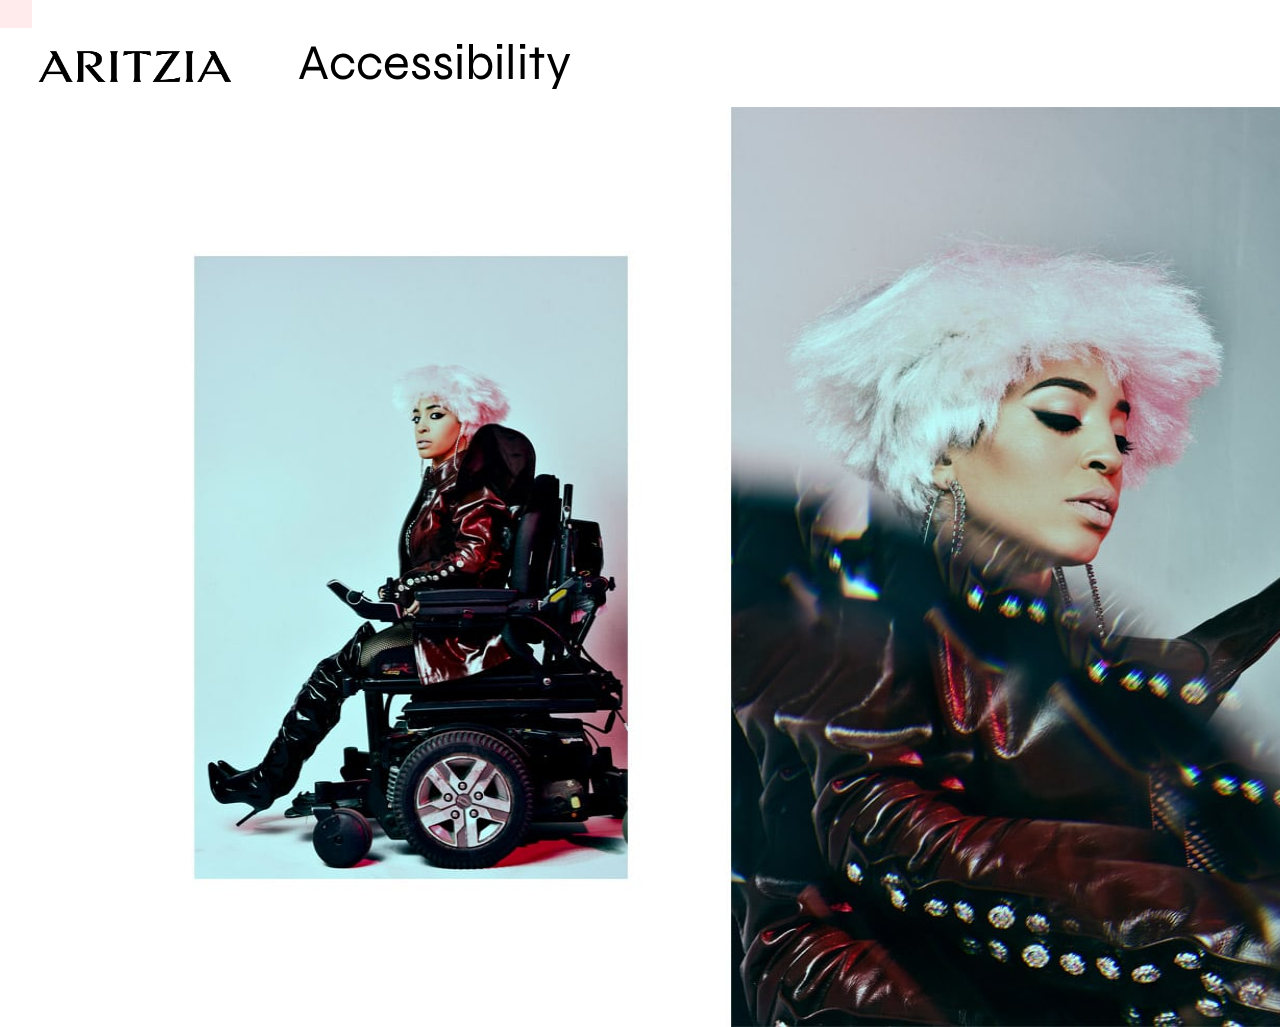
==== index.html @ 73967230 "Initial commit" ====
<!DOCTYPE html>
<html>

<head>
  <meta charset="utf-8">
  <meta name="viewport" content="width=device-width">
  <title>Aritzia Accessibility</title>
  <link rel="icon" type="image/x-icon" href="/images /aritzia icon.jpeg">
  <link href='https://fonts.googleapis.com/css?family=Syne' rel='stylesheet'>
  <link href="style.css" rel="stylesheet" type="text/css" />
</head>

<body>
  <script src="script.js"></script>

 <!--
  This script places a badge on your repl's full-browser view back to your repl's cover
  page. Try various colors for the theme: dark, light, red, orange, yellow, lime, green,
  teal, blue, blurple, magenta, pink!
  -->
  <script src="https://replit.com/public/js/replit-badge.js" theme="white" defer></script> 
<div class="navbar">
  <ul>
    <li style="float:left"><a href="aritzia.html">
<img class="logo" src="/images /aritzia-logo-adjusted.jpg" alt="logo" width="150" height="39
  ">
</a>
      <h3 class="acc">Accessibility</h3>
</div></li>
    <li><a class= "nav" href="clothing.html">Clothing</a></li>
    <li><a class= "nav" href="about.html">About</a></li>
    <li><a class= "nav" href="contact.html">Contact</a></li>
  </ul>
</div>

<div class="container">
  <img src="images /IRVIN_RIVERA_JILLIAN_MERCADO_2.jpg" alt="Header" class="header" style="width:100%">
  <div class="middle">
    <div class="text">placeholder</div>
  </div>
</div>
  
</body>

</html>
---- style.css ----
html, body {
  height: 100%;
  width: 100%;
}

 * {
   font-family: Syne;
   margin: 0;
   padding: 0;
    }

    body {
        background: #ffffff;
    }

.logo {
  position: absolute;
width: 222px;
height: 51px;
left: 24px;
top: 41px;

}

.acc {
  position: absolute;
width: 541px;
height: 66px;
left: 164px;
top: 33px;

font-family: 'Syne';
font-style: normal;
font-weight: 400;
font-size: 50px;
line-height: 60px;
text-align: center;

color: #000000;
}

.navbar{
  
  background-color: #ffffff;
  text-align: center;
  height: 100px;
  width: 100%;
  position: fixed;
  z-index: 1;
  top: 0;
  left: 0;

}

ul {
  list-style-type: none;
  margin: 0;
  padding: 0;
  overflow: hidden;
  background-color: #ffffff;
}

li {
  float: right;
   border-right: 1px solid white;
}

li a {
  display: block;
  text-align: center;
  padding: 14px 16px;
  text-decoration: none;
  color: black
}

li a:hover {
  background-color: #ffebec;
}

.container {
  position: relative;
  width: 100%;
}

.image {
  opacity: 1;
  display: block;
  width: 100%;
  height: auto;
  transition: .5s ease;
  backface-visibility: hidden;
}

.middle {
  transition: .5s ease;
  opacity: 0;
  position: absolute;
  top: 50%;
  left: 50%;
  transform: translate(-50%, -50%);
  -ms-transform: translate(-50%, -50%);
  text-align: center;
}

.container:hover .image {
  opacity: 0.3;
}

.container:hover .middle {
  opacity: 1;
}

.text {
  background-color: black;
  color: black;
  font-size: 16px;
  padding: 16px 32px;
}

.nav{
  top: 33 px;
}

.header{
    position: absolute;
width: 1228px;
height: 920px;
left: 91px;
top: 107px;
}
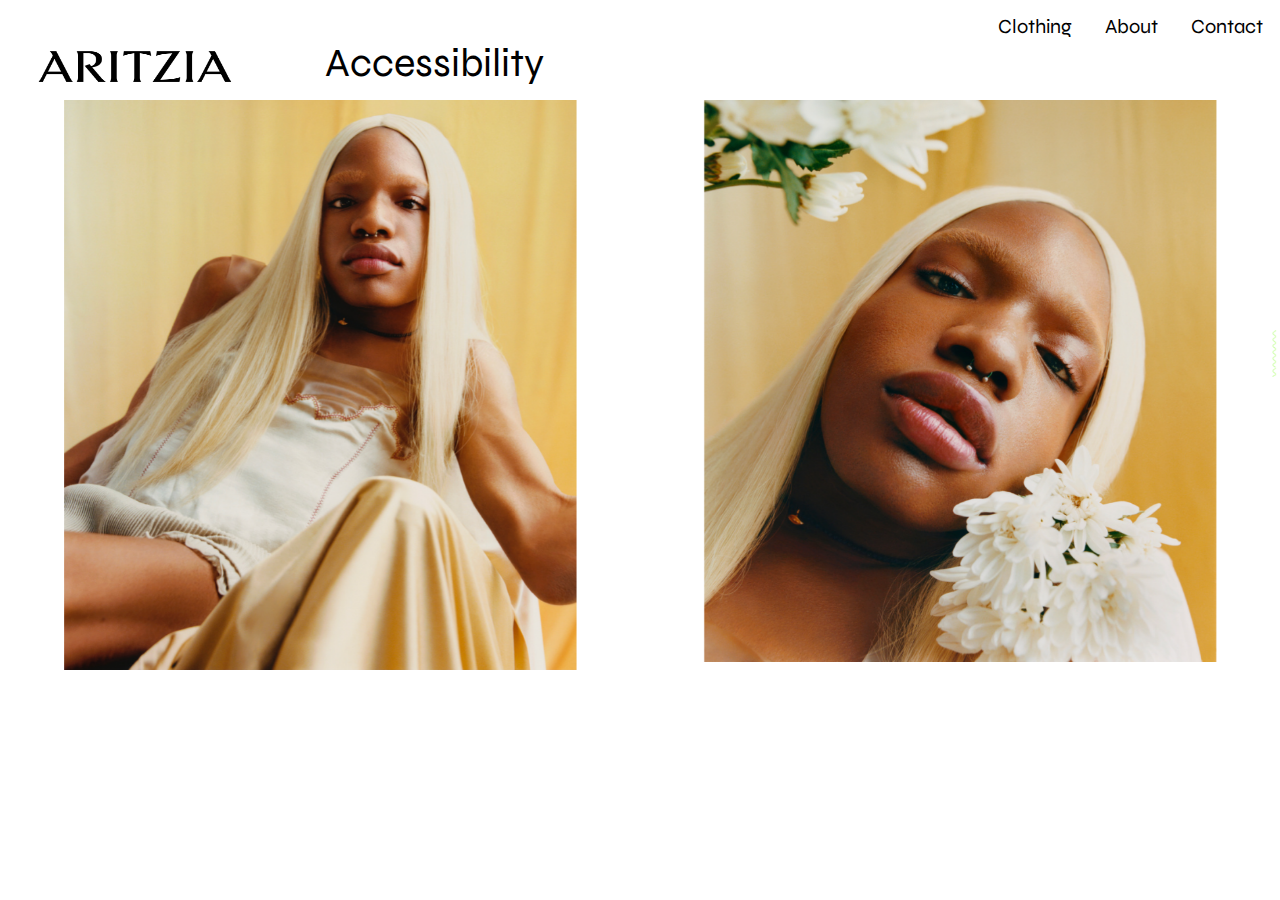
==== commit 29c66f77: "stuff" ====
--- a/index.html
+++ b/index.html
@@ -11,32 +11,22 @@
 </head>
 
 <body>
-  <script src="script.js"></script>
-
- <!--
-  This script places a badge on your repl's full-browser view back to your repl's cover
-  page. Try various colors for the theme: dark, light, red, orange, yellow, lime, green,
-  teal, blue, blurple, magenta, pink!
-  -->
+<script src="script.js"></script>
   <script src="https://replit.com/public/js/replit-badge.js" theme="white" defer></script> 
 <div class="navbar">
   <ul>
-    <li style="float:left"><a href="aritzia.html">
-<img class="logo" src="/images /aritzia-logo-adjusted.jpg" alt="logo" width="150" height="39
-  ">
-</a>
-      <h3 class="acc">Accessibility</h3>
-</div></li>
+    <li style="float:left"><a href="index.html">
+   <img class="logo" src="/images /aritzia-logo-adjusted.jpg"   alt="logo"></a><h5 class="acc">Accessibility</h5></li>
+    <li><a class= "nav" href="contact.html">Contact</a>        </li>
+    <li><a class= "nav" href="about.html">About</a></li>
     <li><a class= "nav" href="clothing.html">Clothing</a></li>
-    <li><a class= "nav" href="about.html">About</a></li>
-    <li><a class= "nav" href="contact.html">Contact</a></li>
   </ul>
 </div>
 
 <div class="container">
-  <img src="images /IRVIN_RIVERA_JILLIAN_MERCADO_2.jpg" alt="Header" class="header" style="width:100%">
+  <img src="images /header2.png" alt="header" class="image" style="width:100%">
   <div class="middle">
-    <div class="text">placeholder</div>
+    <div class="text">Try our accessibility feature:<br><a href="clothing.html"><img src="images /wheelchair.png" alt="icon" height=30 width=30></a></div>
   </div>
 </div>
   
--- a/style.css
+++ b/style.css
@@ -32,7 +32,7 @@
 font-family: 'Syne';
 font-style: normal;
 font-weight: 400;
-font-size: 50px;
+font-size: 40px;
 line-height: 60px;
 text-align: center;
 
@@ -74,7 +74,11 @@
 }
 
 li a:hover {
-  background-color: #ffebec;
+  text-decoration: underline;;
+}
+
+.nav {
+  font-size: 20px;
 }
 
 .container {
@@ -89,6 +93,7 @@
   height: auto;
   transition: .5s ease;
   backface-visibility: hidden;
+
 }
 
 .middle {
@@ -112,19 +117,7 @@
 
 .text {
   background-color: black;
-  color: black;
+  color: white;
   font-size: 16px;
   padding: 16px 32px;
-}
-
-.nav{
-  top: 33 px;
-}
-
-.header{
-    position: absolute;
-width: 1228px;
-height: 920px;
-left: 91px;
-top: 107px;
 }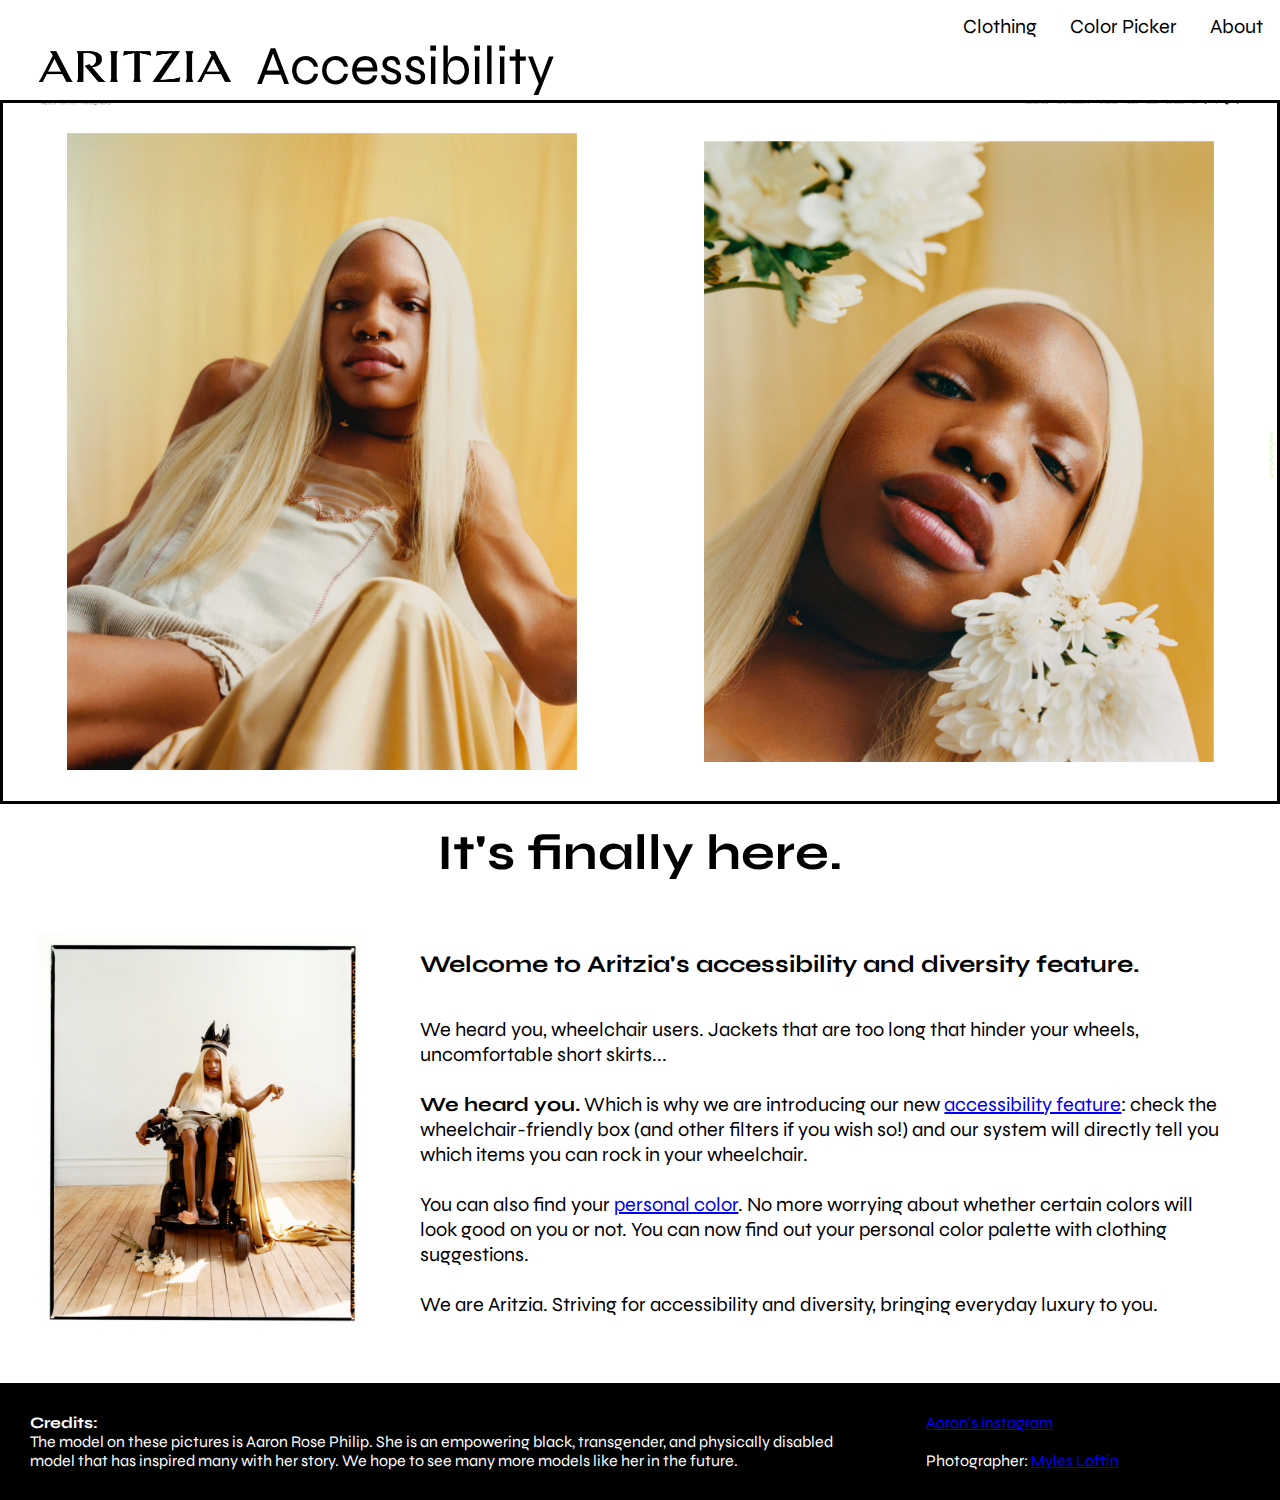
==== commit 1b868af1: "changes" ====
--- a/index.html
+++ b/index.html
@@ -14,19 +14,43 @@
 <script src="script.js"></script>
   <script src="https://replit.com/public/js/replit-badge.js" theme="white" defer></script> 
 <div class="navbar">
-  <ul>
-    <li style="float:left"><a href="index.html">
+  <ul class="links">
+    <li style="float:left" class="link"><a href="index.html">
    <img class="logo" src="/images /aritzia-logo-adjusted.jpg"   alt="logo"></a><h5 class="acc">Accessibility</h5></li>
-    <li><a class= "nav" href="contact.html">Contact</a>        </li>
-    <li><a class= "nav" href="about.html">About</a></li>
-    <li><a class= "nav" href="clothing.html">Clothing</a></li>
+    <li class="link"><a class= "nav" href="about.html">About</a></li>
+    <li class="link"><a class= "nav" href="color.html">Color Picker</a></li>
+    <li class="link"><a class= "nav" href="clothing.html">Clothing</a></li>
   </ul>
 </div>
 
 <div class="container">
   <img src="images /header2.png" alt="header" class="image" style="width:100%">
   <div class="middle">
-    <div class="text">Try our accessibility feature:<br><a href="clothing.html"><img src="images /wheelchair.png" alt="icon" height=30 width=30></a></div>
+    <div class="text">Try our accessibility feature:<br><a href="clothing.html"><img class="wheelchair" src="images /wheelchair.png" alt="icon" height=45 width=45></a></div>
+  </div>
+</div>
+<h1 class="here-header">It's finally here.</h1>
+<div class="row">
+  <div class="column left">
+    <img class="aaron" src="images /aaron.png" alt="modelaaron" height=400px>
+  </div>
+  <div class="column right">
+    <br>
+    <h2>Welcome to Aritzia's accessibility and diversity feature.</h2>
+    <br>&nbsp;<br>
+    <p class="intro">We heard you, wheelchair users. Jackets that are too long that hinder your wheels, uncomfortable short skirts... <br>&nbsp;<br> <b>We heard you.</b> Which is why we are introducing our new <a href="clothing.html">accessibility feature</a>: check the wheelchair-friendly box (and other filters if you wish so!) and our system will directly tell you which items you can rock in your wheelchair.<br>&nbsp;<br> You can also find your <a href="color.html">personal color</a>. No more worrying about whether certain colors will look good on you or not. You can now find out your personal color palette with clothing suggestions.<br>&nbsp;<br>We are Aritzia. Striving for accessibility and diversity, bringing everyday luxury to you.</p>
+
+  </div>
+</div>
+
+<br>&nbsp;<br>
+
+<div class="row">
+  <div class="column left2" style="background-color:black;">
+    <p class="bottom-text"><b>Credits:</b> <br> The model on these pictures is Aaron Rose Philip. She is an empowering black, transgender, and physically disabled model that has inspired many with her story. We hope to see many more models like her in the future.</p>
+  </div>
+  <div class="column right2" style="background-color:black;">
+    <p class="bottom-text"><a href="https://www.instagram.com/aaron___philip/">Aaron's instagram</a><br>&nbsp;<br>Photographer: <a href="https://www.mylesloftinphotography.com/">Myles Loftin</a></p>
   </div>
 </div>
   
--- a/style.css
+++ b/style.css
@@ -7,6 +7,7 @@
    font-family: Syne;
    margin: 0;
    padding: 0;
+   box-sizing: border-box;
     }
 
     body {
@@ -23,17 +24,19 @@
 }
 
 .acc {
-  position: absolute;
+position: absolute;
 width: 541px;
 height: 66px;
-left: 164px;
+left: 135px;
 top: 33px;
 
 font-family: 'Syne';
 font-style: normal;
 font-weight: 400;
-font-size: 40px;
-line-height: 60px;
+font-size: 55px;
+line-height: 66px;
+/* identical to box height */
+
 text-align: center;
 
 color: #000000;
@@ -45,14 +48,14 @@
   text-align: center;
   height: 100px;
   width: 100%;
-  position: fixed;
+  position: static;
   z-index: 1;
   top: 0;
   left: 0;
 
 }
 
-ul {
+.links {
   list-style-type: none;
   margin: 0;
   padding: 0;
@@ -60,12 +63,12 @@
   background-color: #ffffff;
 }
 
-li {
+.link {
   float: right;
    border-right: 1px solid white;
 }
 
-li a {
+.link a {
   display: block;
   text-align: center;
   padding: 14px 16px;
@@ -73,7 +76,7 @@
   color: black
 }
 
-li a:hover {
+.link a:hover {
   text-decoration: underline;;
 }
 
@@ -84,6 +87,7 @@
 .container {
   position: relative;
   width: 100%;
+  margin-bottom: 0.5cm;
 }
 
 .image {
@@ -93,6 +97,8 @@
   height: auto;
   transition: .5s ease;
   backface-visibility: hidden;
+  border-style: solid;
+  border-color: 50px black;
 
 }
 
@@ -118,6 +124,63 @@
 .text {
   background-color: black;
   color: white;
-  font-size: 16px;
+  font-size: 23px;
   padding: 16px 32px;
+  width: 352px;
+height: 120px;
+  border-radius: 10px;
+  line-height: 50px;
+}
+
+.wheelchair:hover{
+  opacity: 0.3;
+}
+
+.here-header{
+  font-size: 50px;
+  text-align: center;
+  margin-bottom: 1cm;
+}
+.column {
+  float: left;
+  padding: 10px;
+}
+
+.left {
+  width: 30%;
+  margin-left: 0.7cm;
+}
+
+.right {
+  width: 65%;
+}
+
+.row:after {
+  content: "";
+  display: table;
+  clear: both;
+}
+
+.intro{
+  font-size:20px;
+}
+
+.left2 {
+  width: 70%;
+}
+
+.right2 {
+  width: 30%;
+}
+
+.bottom-text{
+  padding: 20px;
+  color: white;
+}
+
+.about-text{
+  text-align: center;
+  font-size: 20 px;
+  padding: 30 px;
+  margin: 1cm;
 }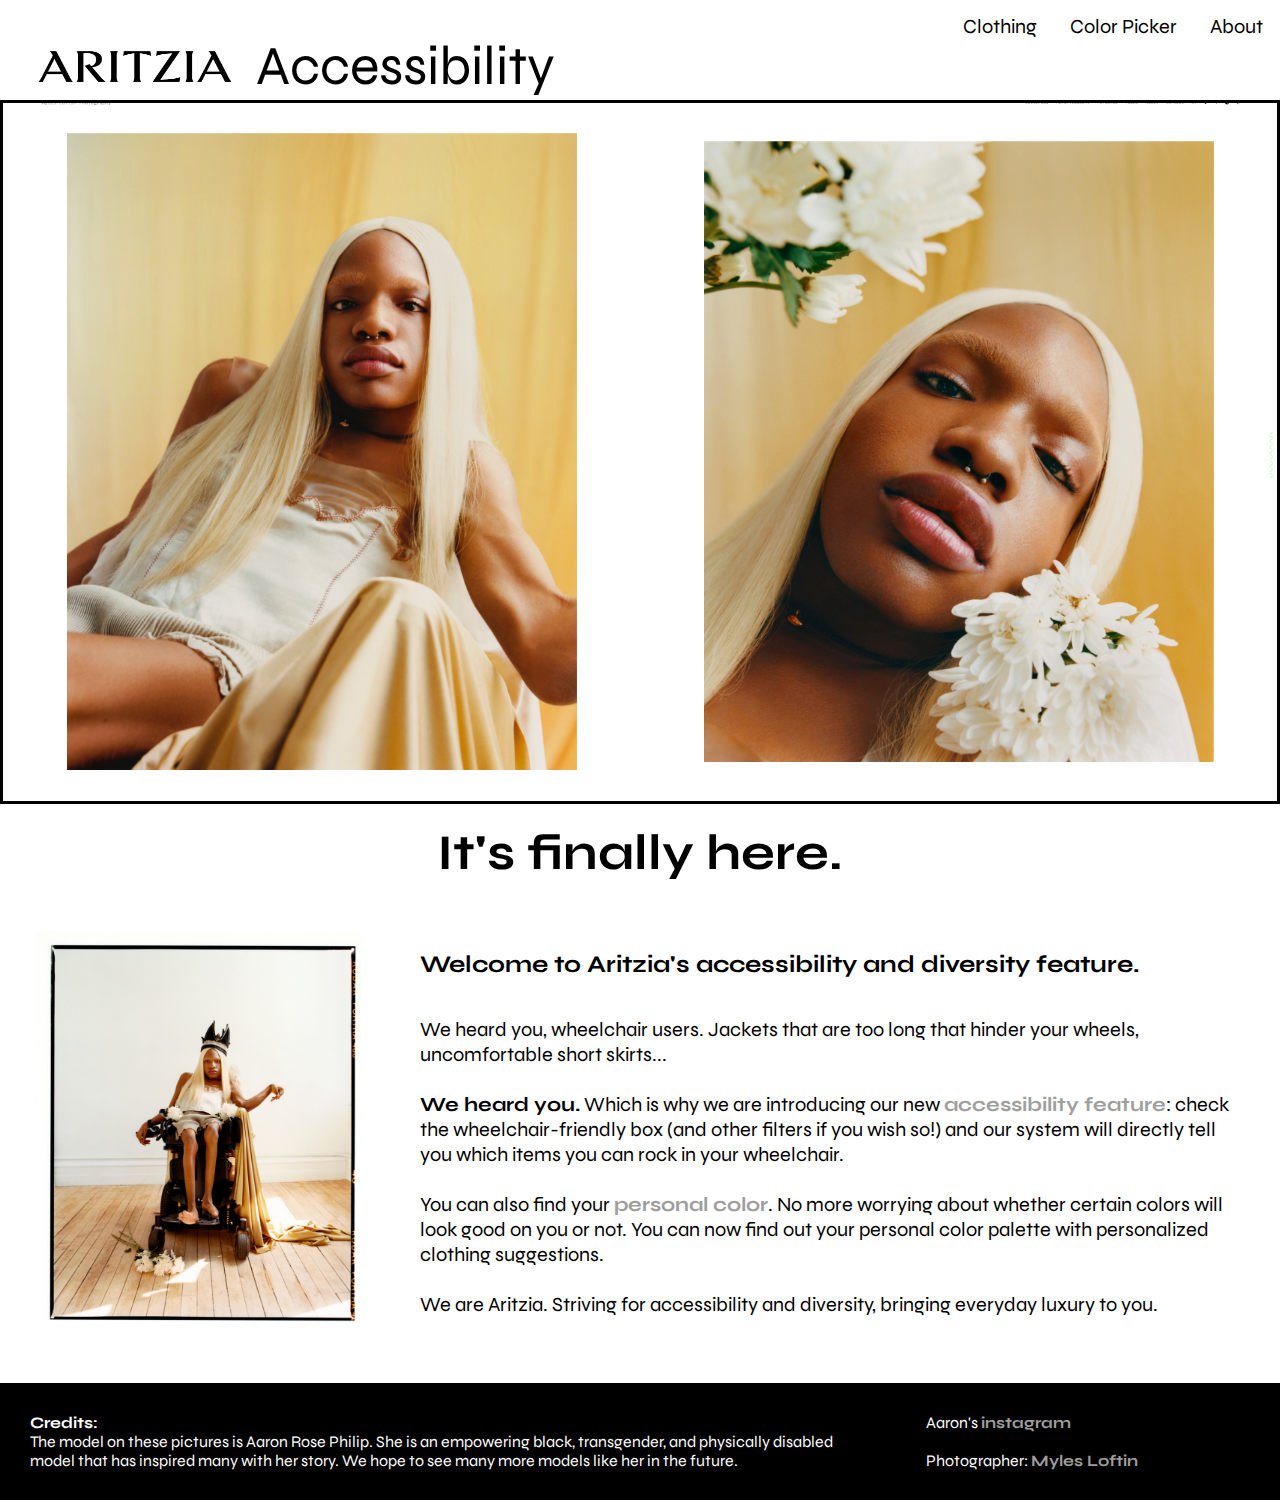
==== commit 97ae860a: "save" ====
--- a/index.html
+++ b/index.html
@@ -38,7 +38,7 @@
     <br>
     <h2>Welcome to Aritzia's accessibility and diversity feature.</h2>
     <br>&nbsp;<br>
-    <p class="intro">We heard you, wheelchair users. Jackets that are too long that hinder your wheels, uncomfortable short skirts... <br>&nbsp;<br> <b>We heard you.</b> Which is why we are introducing our new <a href="clothing.html">accessibility feature</a>: check the wheelchair-friendly box (and other filters if you wish so!) and our system will directly tell you which items you can rock in your wheelchair.<br>&nbsp;<br> You can also find your <a href="color.html">personal color</a>. No more worrying about whether certain colors will look good on you or not. You can now find out your personal color palette with clothing suggestions.<br>&nbsp;<br>We are Aritzia. Striving for accessibility and diversity, bringing everyday luxury to you.</p>
+    <p class="intro">We heard you, wheelchair users. Jackets that are too long that hinder your wheels, uncomfortable short skirts... <br>&nbsp;<br> <b>We heard you.</b> Which is why we are introducing our new <a class="cute-link" style="font-weight:bold" href="clothing.html">accessibility feature</a>: check the wheelchair-friendly box (and other filters if you wish so!) and our system will directly tell you which items you can rock in your wheelchair.<br>&nbsp;<br> You can also find your <a class="cute-link" style="font-weight:bold" href="color.html">personal color</a>. No more worrying about whether certain colors will look good on you or not. You can now find out your personal color palette with personalized clothing suggestions.<br>&nbsp;<br>We are Aritzia. Striving for accessibility and diversity, bringing everyday luxury to you.</p>
 
   </div>
 </div>
@@ -50,7 +50,7 @@
     <p class="bottom-text"><b>Credits:</b> <br> The model on these pictures is Aaron Rose Philip. She is an empowering black, transgender, and physically disabled model that has inspired many with her story. We hope to see many more models like her in the future.</p>
   </div>
   <div class="column right2" style="background-color:black;">
-    <p class="bottom-text"><a href="https://www.instagram.com/aaron___philip/">Aaron's instagram</a><br>&nbsp;<br>Photographer: <a href="https://www.mylesloftinphotography.com/">Myles Loftin</a></p>
+    <p class="bottom-text">Aaron's <a class= "cute-link" style="font-weight:bold" href="https://www.instagram.com/aaron___philip/">instagram</a><br>&nbsp;<br>Photographer: <a class="cute-link" style="font-weight:bold" href="https://www.mylesloftinphotography.com/">Myles Loftin</a></p>
   </div>
 </div>
   
--- a/style.css
+++ b/style.css
@@ -183,4 +183,32 @@
   font-size: 20 px;
   padding: 30 px;
   margin: 1cm;
+}
+
+.cute-link{
+  text-decoration: none;
+  color: #9e9e9d;
+}
+
+.cute-link:hover {
+  text-decoration: underline;;
+}
+
+.color-picker {
+position: absolute;
+width: 1146px;
+height: 730px;
+left: 114px;
+top: 147px;
+}
+
+.color-picker2{
+
+position: absolute;
+width: 1156px;
+height: 804px;
+left: 131px;
+top: 84px;
+
+
 }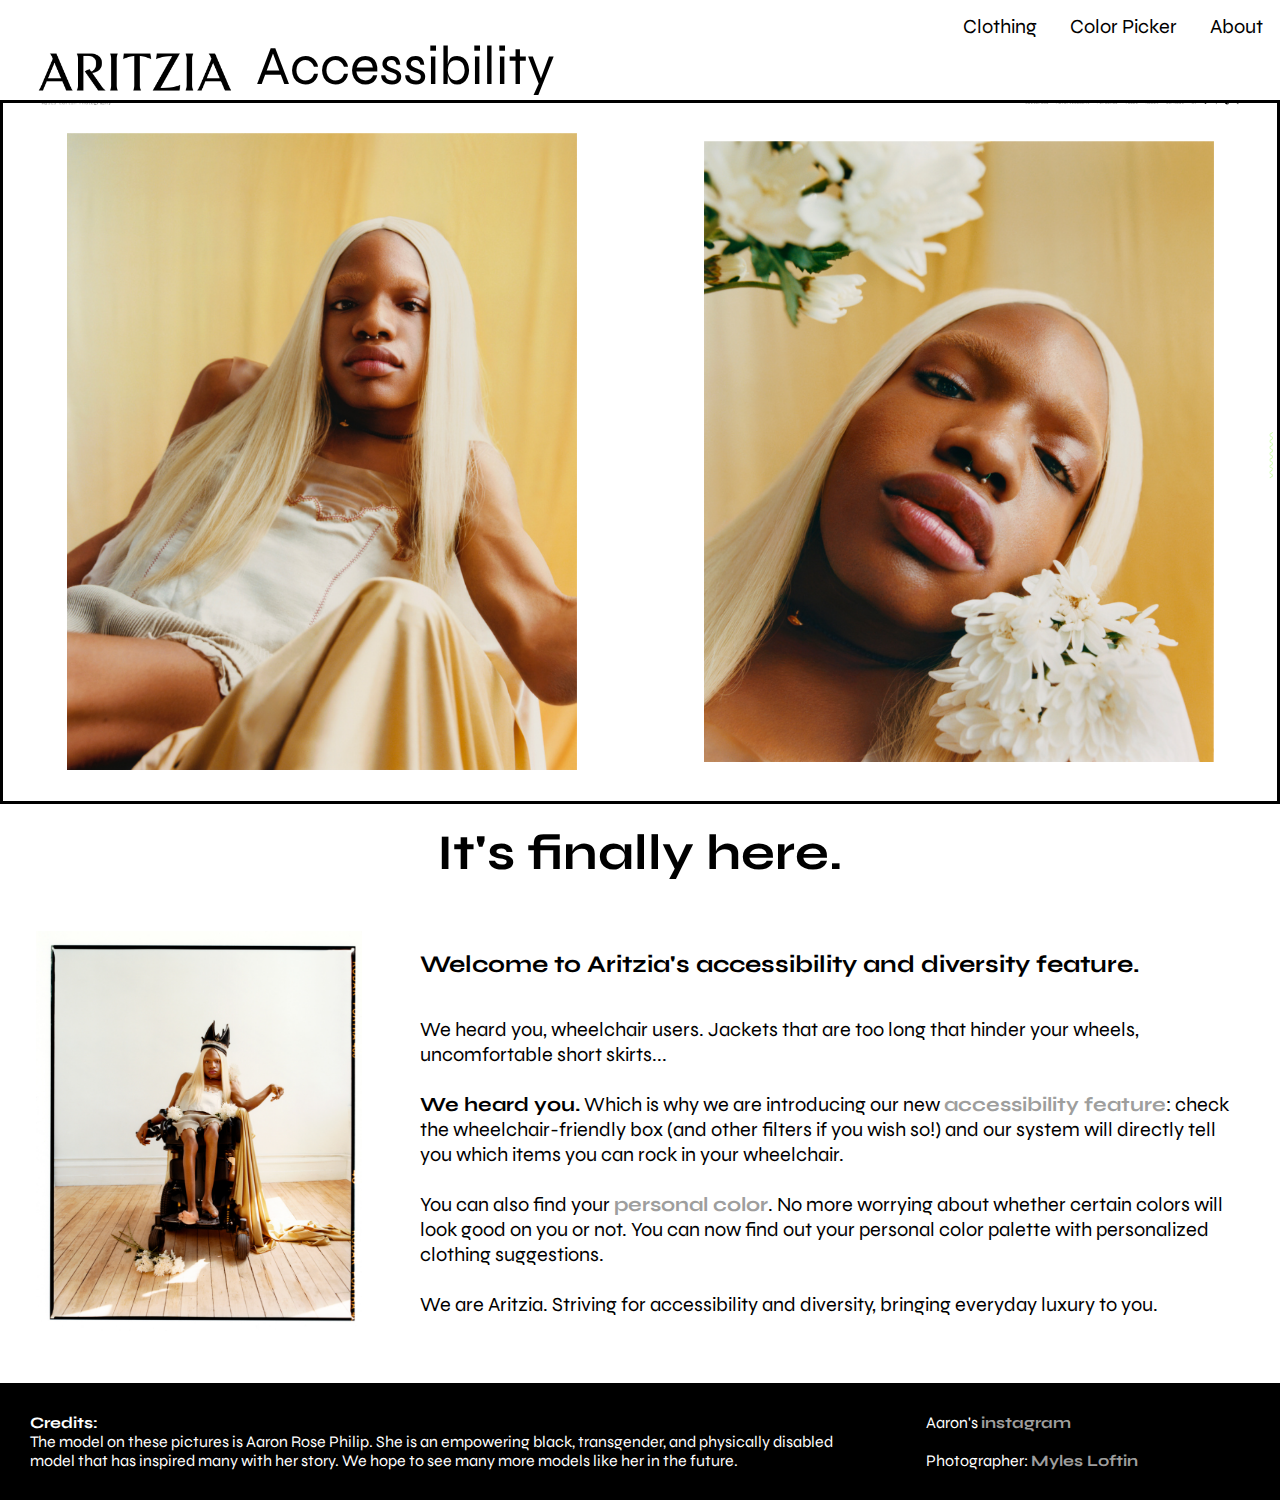
==== commit d4190e15: "jlekwtjlktjw" ====
--- a/index.html
+++ b/index.html
@@ -5,7 +5,7 @@
   <meta charset="utf-8">
   <meta name="viewport" content="width=device-width">
   <title>Aritzia Accessibility</title>
-  <link rel="icon" type="image/x-icon" href="/images /aritzia icon.jpeg">
+  <link rel="icon" type="image/x-icon" href="/images /Aritzia-Logo.wine (1).png">
   <link href='https://fonts.googleapis.com/css?family=Syne' rel='stylesheet'>
   <link href="style.css" rel="stylesheet" type="text/css" />
 </head>
@@ -30,7 +30,7 @@
   </div>
 </div>
 <h1 class="here-header">It's finally here.</h1>
-<div class="row">
+<div class="row-something">
   <div class="column left">
     <img class="aaron" src="images /aaron.png" alt="modelaaron" height=400px>
   </div>
@@ -45,7 +45,7 @@
 
 <br>&nbsp;<br>
 
-<div class="row">
+<div class="row-something">
   <div class="column left2" style="background-color:black;">
     <p class="bottom-text"><b>Credits:</b> <br> The model on these pictures is Aaron Rose Philip. She is an empowering black, transgender, and physically disabled model that has inspired many with her story. We hope to see many more models like her in the future.</p>
   </div>
--- a/style.css
+++ b/style.css
@@ -17,7 +17,7 @@
 .logo {
   position: absolute;
 width: 222px;
-height: 51px;
+height: 62px;
 left: 24px;
 top: 41px;
 
@@ -155,7 +155,7 @@
   width: 65%;
 }
 
-.row:after {
+.row-something:after {
   content: "";
   display: table;
   clear: both;
@@ -185,6 +185,14 @@
   margin: 1cm;
 }
 
+.about-li {
+ position: sticky;
+  width: 760px;
+  height: 200px;
+  left: 350px;
+  top: 960px;
+}
+
 .cute-link{
   text-decoration: none;
   color: #9e9e9d;
@@ -195,20 +203,66 @@
 }
 
 .color-picker {
+position: sticky;
+margin: auto;
+width: 95%;
+}
+
+.color-picker2{
+
 position: absolute;
-width: 1146px;
-height: 730px;
-left: 114px;
-top: 147px;
-}
-
-.color-picker2{
-
-position: absolute;
-width: 1156px;
-height: 804px;
-left: 131px;
-top: 84px;
-
-
-}+width: 794px;
+height: 809px;
+left: 323px;
+top: 99px;
+
+
+}
+
+.color-picker3{
+ width: 794px;
+height: 809px;
+left: 323px;
+top: 99px;
+
+}
+
+.product {
+	margin-bottom: 60px;
+  margin-left: 30px;
+  break-inside: avoid;
+}
+.product-inner {
+	box-shadow: 0 0 10px rgba(0,0,0,.2);
+}
+.product img {
+	margin-left: 30px;
+  height: 400 px;
+  width: 300px;
+}
+
+.row {
+  column-count: 3;
+}
+
+#search{
+  margin: auto;
+  font-size: 25px;
+  text-align: center;
+  width: 17%
+}
+
+#float-left{
+  float: left;
+}
+
+#float-right{
+  float: right;
+}
+
+.three-filters{
+  margin: auto;
+  column-count: 3;
+  width: 35%;
+}
+
